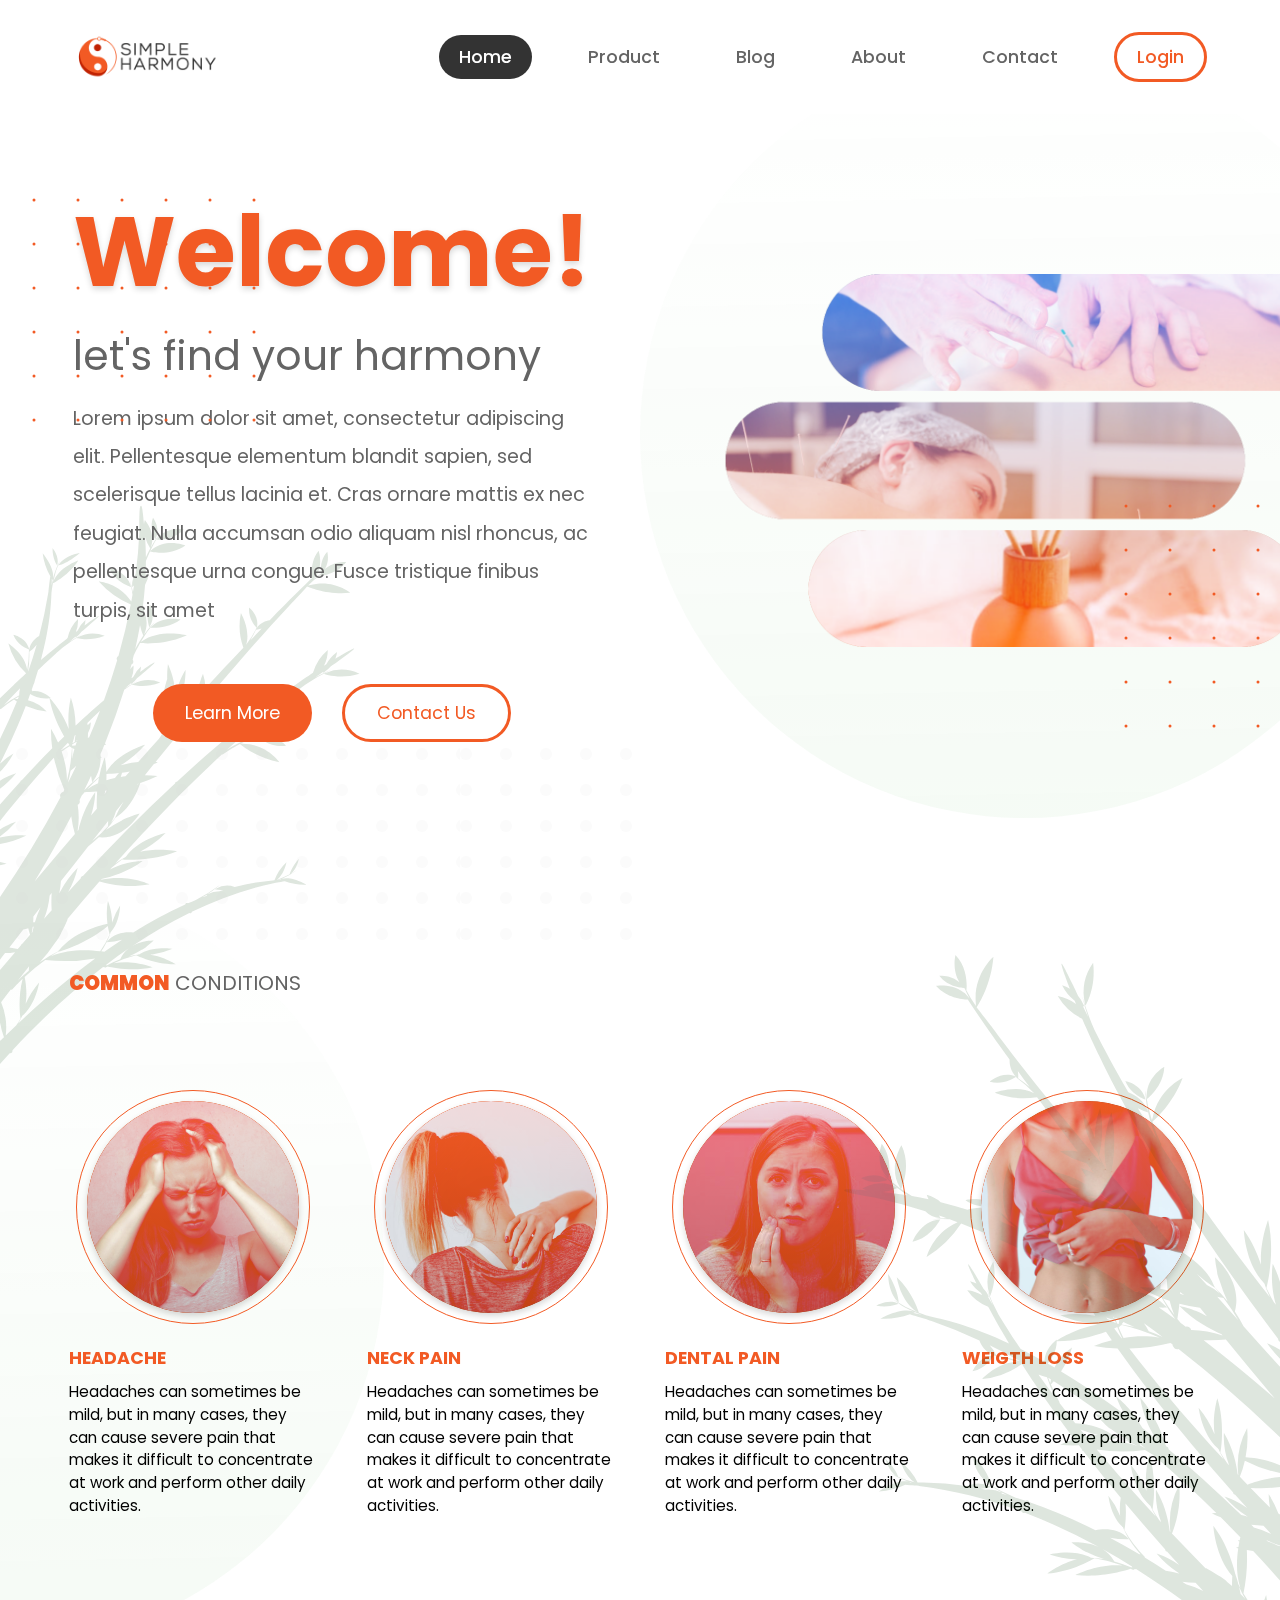
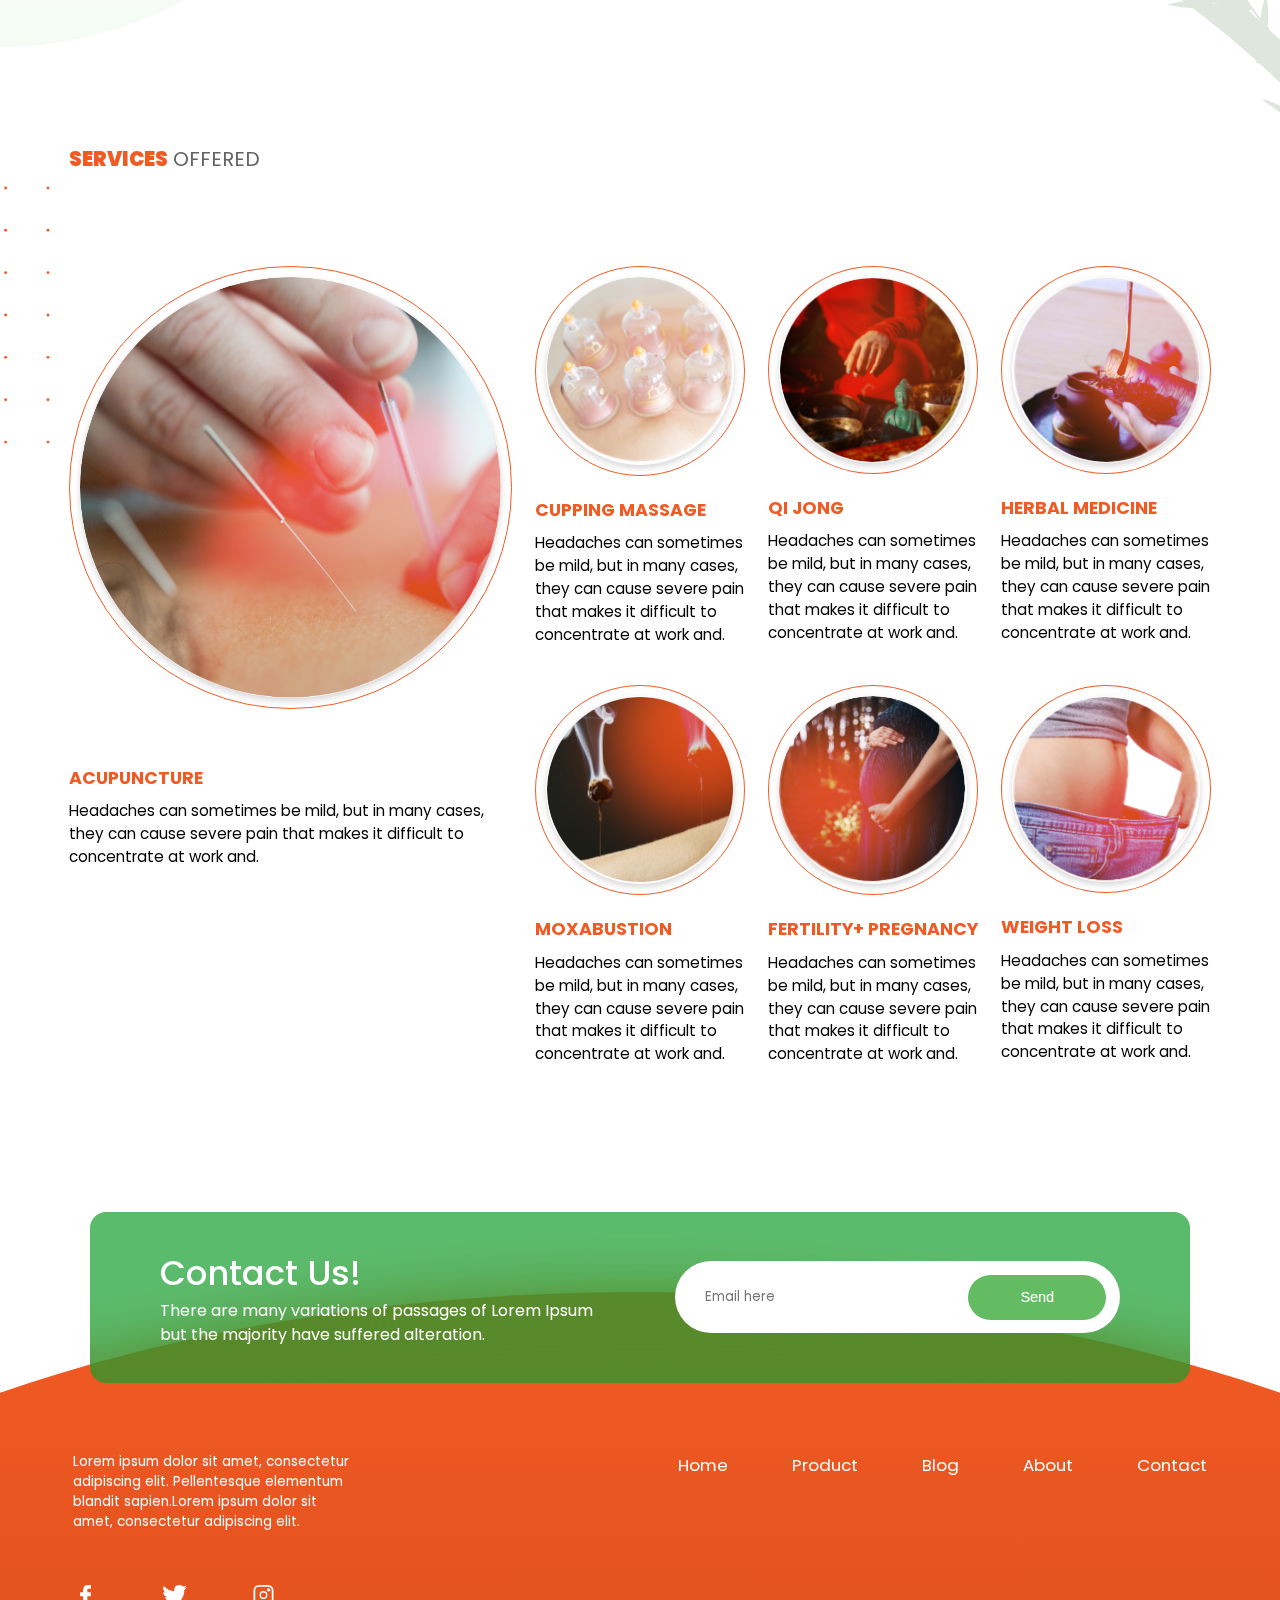
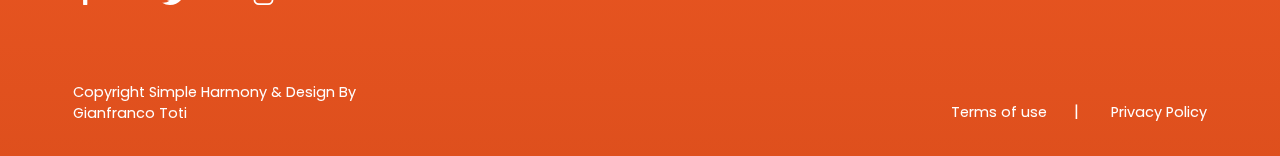
==== index.html @ 1115c229 "Simple harmony" ====
<!DOCTYPE html>
<html lang="en">
<head>
  <meta charset="UTF-8">
  <meta http-equiv="X-UA-Compatible" content="IE=edge">
  <meta name="viewport" content="width=device-width, initial-scale=1.0">
  <title>Home</title>
  <link rel="stylesheet" href="css/main.css">
</head>
<body class="home__body" id="home">
  <nav class="navbar">
    <div class="navbar__brand">
      <a href="#">
        <img src="images/logo-responsive.png" alt="Simple Harmony" class="navbar__logo">
      </a>
    </div>
    <div class="navbar__nav">
      <ul class="navbar__list">
        <li class="navbar__item">
          <a href="index.html" class="navbar__link navbar__link--pill active">Home</a>
        </li>
        <li class="navbar__item">
          <a href="#" class="navbar__link navbar__link--pill">Product</a>
        </li>
        <li class="navbar__item">
          <a href="#" class="navbar__link navbar__link--pill">Blog</a>
        </li>
        <li class="navbar__item">
          <a href="about.html" class="navbar__link navbar__link--pill">About</a>
        </li>
        <li class="navbar__item">
          <a href="contact.html" class="navbar__link navbar__link--pill">Contact</a>
        </li>
        <li class="navbar__item">
          <a href="#" class="navbar__link navbar__link--pill border">Login</a>
        </li>
      </ul>
    </div>
    <div class="navbar__inner-nav">
      <ul class="navbar__list">
        <li class="navbar__item">
          <a href="#home" class="navbar__link">Welcome</a>
        </li>
        <li class="navbar__item">
          <a href="#condition" class="navbar__link">Common conditions</a>
        </li>
        <li class="navbar__item">
          <a href="#service" class="navbar__link">Services offered</a>
        </li>
      </ul>
    </div>
  </nav>
  <nav class="navbar__mobile">
    <ul class="navbar__list">
      <li class="navbar__item">
        <a href="index.html" class="navbar__link active">
          <svg class="navbar__icon">
            <use xlink:href="images/sprite.svg#home"></use>
          </svg>
        </a>
      </li>
      <li class="navbar__item">
        <a href="" class="navbar__link">
          <svg class="navbar__icon">
            <use xlink:href="images/sprite.svg#shopping"></use>
          </svg>
        </a>
      </li>
      <li class="navbar__item">
        <a href="" class="navbar__link">
          <svg class="navbar__icon">
            <use xlink:href="images/sprite.svg#reader"></use>
          </svg>
        </a>
      </li>
      <li class="navbar__item">
        <a href="" class="navbar__link">
          <svg class="navbar__icon">
            <use xlink:href="images/sprite.svg#info"></use>
          </svg>
        </a>
      </li>
      <li class="navbar__item">
        <a href="" class="navbar__link">
          <svg class="navbar__icon">
            <use xlink:href="images/sprite.svg#phone"></use>
          </svg>
        </a>
      </li>
    </ul>
  </nav>
  <div class="home__bamboo"></div>
  <main class="home">
    <header class="home__header">
      <article class="home__article">
        <h1 class="heading-1">Welcome!</h1>
        <h3 class="heading-3">let's find your harmony</h3>
        <p class="paragraph">Lorem ipsum dolor sit amet, consectetur adipiscing elit. 
          Pellentesque elementum blandit sapien, sed scelerisque 
          tellus lacinia et. Cras ornare mattis ex nec feugiat. Nulla 
          accumsan odio aliquam nisl rhoncus, ac pellentesque 
          urna congue. Fusce tristique finibus turpis, sit amet </p>
          <div class="home__buttons">
            <a href="#" class="button primary">Learn More</a>
            <a href="#" class="button outline">Contact Us</a>
          </div>
      </article>
      <figure class="home__figure">
        <img src="images/home-header-desktop.png" alt="Home image">
      </figure>
    </header>
    <div class="home__sections">
      
      <!-- Common conditions -->
      <section class="section" id="condition">
        <h2 class="heading-2"><span>common</span> conditions</h2>
        <div class="home__condition">
          <div class="card">
            <figure class="card__figure filter">
              <img src="images/condition-1.png" alt="Condition headache">
            </figure>
            <article class="card__article">
              <h3 class="card__heading">Headache</h3>
              <p class="card__paragraph">Headaches can sometimes be mild, 
                but in many cases, they can cause 
                severe pain that makes it difficult to 
                concentrate at work and perform 
                other daily activities. </p>
            </article>
          </div>
          <div class="card">
            <figure class="card__figure filter">
              <img src="images/condition-2.png" alt="Condition neck pain">
            </figure>
            <article class="card__article">
              <h3 class="card__heading">NEck PAin</h3>
              <p class="card__paragraph">Headaches can sometimes be mild, 
                but in many cases, they can cause 
                severe pain that makes it difficult to 
                concentrate at work and perform 
                other daily activities. </p>
            </article>
          </div>
          <div class="card">
            <figure class="card__figure filter">
              <img src="images/condition-3.png" alt="Condition dental pain">
            </figure>
            <article class="card__article">
              <h3 class="card__heading">Dental pain</h3>
              <p class="card__paragraph">Headaches can sometimes be mild, 
                but in many cases, they can cause 
                severe pain that makes it difficult to 
                concentrate at work and perform 
                other daily activities. </p>
            </article>
          </div>
          <div class="card">
            <figure class="card__figure filter">
              <img src="images/condition-4.png" alt="Condition Weigth Loss">
            </figure>
            <article class="card__article">
              <h3 class="card__heading">Weigth Loss</h3>
              <p class="card__paragraph">Headaches can sometimes be mild, 
                but in many cases, they can cause 
                severe pain that makes it difficult to 
                concentrate at work and perform 
                other daily activities. </p>
            </article>
          </div>
        </div>
      </section>
      <!-- Services -->
      <section class="section" id="service">
        <h2 class="heading-2"><span>Services</span> offered</h2>
        <div class="home__services">
          <div class="card">
            <figure class="card__figure">
              <img src="images/services-1.png" alt="Services Acupuncture">
            </figure>
            <article class="card__article card__article--big">
              <h3 class="card__heading">Acupuncture</h3>
              <p class="card__paragraph">Headaches can sometimes be mild, 
                but in many cases, they can cause 
                severe pain that makes it difficult to 
                concentrate at work and.</p>
            </article>
          </div>
          <div class="card">
            <figure class="card__figure">
              <img src="images/services-2.png" alt="Services cupping massage">
            </figure>
            <article class="card__article">
              <h3 class="card__heading">cupping massage</h3>
              <p class="card__paragraph">Headaches can sometimes be mild, 
                but in many cases, they can cause 
                severe pain that makes it difficult to 
                concentrate at work and.</p>
            </article>
          </div>
          <div class="card">
            <figure class="card__figure">
              <img src="images/services-3.png" alt="Services qi jong">
            </figure>
            <article class="card__article">
              <h3 class="card__heading">qi jong</h3>
              <p class="card__paragraph">Headaches can sometimes be mild, 
                but in many cases, they can cause 
                severe pain that makes it difficult to 
                concentrate at work and.</p>
            </article>
          </div>
          <div class="card">
            <figure class="card__figure">
              <img src="images/services-4.png" alt="services herbal medicine">
            </figure>
            <article class="card__article">
              <h3 class="card__heading">herbal medicine</h3>
              <p class="card__paragraph">Headaches can sometimes be mild, 
                but in many cases, they can cause 
                severe pain that makes it difficult to 
                concentrate at work and.</p>
            </article>
          </div>
          <div class="card">
            <figure class="card__figure">
              <img src="images/services-5.png" alt="services Moxabustion">
            </figure>
            <article class="card__article">
              <h3 class="card__heading">Moxabustion</h3>
              <p class="card__paragraph">Headaches can sometimes be mild, 
                but in many cases, they can cause 
                severe pain that makes it difficult to 
                concentrate at work and.</p>
            </article>
          </div>
          <div class="card">
            <figure class="card__figure">
              <img src="images/services-6.png" alt="fertility+ pregnancy">
            </figure>
            <article class="card__article">
              <h3 class="card__heading">fertility+
                pregnancy</h3>
              <p class="card__paragraph">Headaches can sometimes be mild, 
                but in many cases, they can cause 
                severe pain that makes it difficult to 
                concentrate at work and.</p>
            </article>
          </div>
          <div class="card">
            <figure class="card__figure">
              <img src="images/services-7.png" alt="services Weigth Loss">
            </figure>
            <article class="card__article">
              <h3 class="card__heading">weight loss</h3>
              <p class="card__paragraph">Headaches can sometimes be mild, 
                but in many cases, they can cause 
                severe pain that makes it difficult to 
                concentrate at work and.</p>
            </article>
          </div>
        </div>
      </section>

    </div>
  </main>
  <a href="#home" class="scroll-top">
    <svg>
      <use xlink:href="images/sprite.svg#chevron"></use>
    </svg>
  </a>
  <!-- <div class="home__bamboo home__bamboo--footer"></div>   -->
  <footer class="footer">
    <div class="subscribe">
      <article class="subscribe__article">
        <h2 class="subscribe__heading">Contact Us!</h2>
        <p class="paragraph">There are many variations of passages of Lorem Ipsum 
          but the majority have suffered alteration.</p>
      </article>
      <form action="#" class="subscribe__form">
        <input type="text" placeholder="Email here" class="subscribe__input">
        <button class="subscribe__button">Send</button>
      </form>
    </div>
    <div class="footer__item footer__item--left">
      <p class="footer__paragraph small">Lorem ipsum dolor sit amet, consectetur adipiscing elit. Pellentesque elementum blandit sapien.Lorem ipsum dolor sit amet, consectetur adipiscing elit. </p>
      <ul class="footer__nav footer__nav--social">
        <li class="footer__nav-item">
          <a href="#" class="footer__link">
            <svg class="navbar__icon">
              <use xlink:href="images/sprite.svg#facebook"></use>
            </svg>
          </a>
        </li>
        <li class="footer__nav-item">
          <a href="#" class="footer__link">
            <svg class="navbar__icon">
              <use xlink:href="images/sprite.svg#twitter"></use>
            </svg>
          </a>
        </li>
        <li class="footer__nav-item">
          <a href="#" class="footer__link">
            <svg class="navbar__icon">
              <use xlink:href="images/sprite.svg#instagram"></use>
            </svg>
          </a>
        </li>
      </ul>
      <p class="footer__paragraph">Copyright Simple Harmony & Design By Gianfranco Toti</p>
    </div>
    <div class="footer__item footer__item--right">
      <ul class="footer__nav">
        <li class="footer__nav-item">
          <a href="index.html" class="footer__link">Home</a>
        </li>
        <li class="footer__nav-item">
          <a href="#" class="footer__link">Product</a>
        </li>
        <li class="footer__nav-item">
          <a href="#" class="footer__link">Blog</a>
        </li>
        <li class="footer__nav-item">
          <a href="about.html" class="footer__link">About</a>
        </li>
        <li class="footer__nav-item">
          <a href="contact.html" class="footer__link">Contact</a>
        </li>
      </ul>
      <ul class="footer__nav footer__nav--pipped">
        <li class="footer__nav-item">
          <a href="#" class="footer__link small">Terms of use</a>
        </li>
        <li class="footer__nav-item">
          <a href="#" class="footer__link small">Privacy Policy</a>
        </li>
      </ul>
    </div>
  </footer>
  <script>
    
  </script>
</body>
</html>
---- css/main.css ----
/*VENDORS*/
@import url("https://fonts.googleapis.com/css2?family=Poppins:wght@400;500;700;900&display=swap");
@font-face {
  font-family: "swiper-icons";
  src: url("data:application/font-woff;charset=utf-8;base64, [base64]//wADZ2x5ZgAAAywAAADMAAAD2MHtryVoZWFkAAABbAAAADAAAAA2E2+eoWhoZWEAAAGcAAAAHwAAACQC9gDzaG10eAAAAigAAAAZAAAArgJkABFsb2NhAAAC0AAAAFoAAABaFQAUGG1heHAAAAG8AAAAHwAAACAAcABAbmFtZQAAA/gAAAE5AAACXvFdBwlwb3N0AAAFNAAAAGIAAACE5s74hXjaY2BkYGAAYpf5Hu/j+W2+MnAzMYDAzaX6QjD6/4//Bxj5GA8AuRwMYGkAPywL13jaY2BkYGA88P8Agx4j+/8fQDYfA1AEBWgDAIB2BOoAeNpjYGRgYNBh4GdgYgABEMnIABJzYNADCQAACWgAsQB42mNgYfzCOIGBlYGB0YcxjYGBwR1Kf2WQZGhhYGBiYGVmgAFGBiQQkOaawtDAoMBQxXjg/wEGPcYDDA4wNUA2CCgwsAAAO4EL6gAAeNpj2M0gyAACqxgGNWBkZ2D4/wMA+xkDdgAAAHjaY2BgYGaAYBkGRgYQiAHyGMF8FgYHIM3DwMHABGQrMOgyWDLEM1T9/w8UBfEMgLzE////P/5//f/V/xv+r4eaAAeMbAxwIUYmIMHEgKYAYjUcsDAwsLKxc3BycfPw8jEQA/[base64]/uznmfPFBNODM2K7MTQ45YEAZqGP81AmGGcF3iPqOop0r1SPTaTbVkfUe4HXj97wYE+yNwWYxwWu4v1ugWHgo3S1XdZEVqWM7ET0cfnLGxWfkgR42o2PvWrDMBSFj/IHLaF0zKjRgdiVMwScNRAoWUoH78Y2icB/yIY09An6AH2Bdu/UB+yxopYshQiEvnvu0dURgDt8QeC8PDw7Fpji3fEA4z/PEJ6YOB5hKh4dj3EvXhxPqH/SKUY3rJ7srZ4FZnh1PMAtPhwP6fl2PMJMPDgeQ4rY8YT6Gzao0eAEA409DuggmTnFnOcSCiEiLMgxCiTI6Cq5DZUd3Qmp10vO0LaLTd2cjN4fOumlc7lUYbSQcZFkutRG7g6JKZKy0RmdLY680CDnEJ+UMkpFFe1RN7nxdVpXrC4aTtnaurOnYercZg2YVmLN/d/gczfEimrE/fs/bOuq29Zmn8tloORaXgZgGa78yO9/cnXm2BpaGvq25Dv9S4E9+5SIc9PqupJKhYFSSl47+Qcr1mYNAAAAeNptw0cKwkAAAMDZJA8Q7OUJvkLsPfZ6zFVERPy8qHh2YER+3i/BP83vIBLLySsoKimrqKqpa2hp6+jq6RsYGhmbmJqZSy0sraxtbO3sHRydnEMU4uR6yx7JJXveP7WrDycAAAAAAAH//wACeNpjYGRgYOABYhkgZgJCZgZNBkYGLQZtIJsFLMYAAAw3ALgAeNolizEKgDAQBCchRbC2sFER0YD6qVQiBCv/H9ezGI6Z5XBAw8CBK/m5iQQVauVbXLnOrMZv2oLdKFa8Pjuru2hJzGabmOSLzNMzvutpB3N42mNgZGBg4GKQYzBhYMxJLMlj4GBgAYow/P/PAJJhLM6sSoWKfWCAAwDAjgbRAAB42mNgYGBkAIIbCZo5IPrmUn0hGA0AO8EFTQAA") format("woff");
  font-weight: 400;
  font-style: normal;
}
:root {
  --swiper-theme-color: #007aff;
}

.swiper-container {
  margin-left: auto;
  margin-right: auto;
  position: relative;
  overflow: hidden;
  list-style: none;
  padding: 0;
  /* Fix of Webkit flickering */
  z-index: 1;
}

.swiper-container-vertical > .swiper-wrapper {
  flex-direction: column;
}

.swiper-wrapper {
  position: relative;
  width: 100%;
  height: 100%;
  z-index: 1;
  display: flex;
  transition-property: transform;
  box-sizing: content-box;
}

.swiper-container-android .swiper-slide,
.swiper-wrapper {
  transform: translate3d(0px, 0, 0);
}

.swiper-container-multirow > .swiper-wrapper {
  flex-wrap: wrap;
}

.swiper-container-multirow-column > .swiper-wrapper {
  flex-wrap: wrap;
  flex-direction: column;
}

.swiper-container-free-mode > .swiper-wrapper {
  transition-timing-function: ease-out;
  margin: 0 auto;
}

.swiper-container-pointer-events {
  touch-action: pan-y;
}
.swiper-container-pointer-events.swiper-container-vertical {
  touch-action: pan-x;
}

.swiper-slide {
  flex-shrink: 0;
  width: 100%;
  height: 100%;
  position: relative;
  transition-property: transform;
}

.swiper-slide-invisible-blank {
  visibility: hidden;
}

/* Auto Height */
.swiper-container-autoheight,
.swiper-container-autoheight .swiper-slide {
  height: auto;
}
.swiper-container-autoheight .swiper-wrapper {
  align-items: flex-start;
  transition-property: transform, height;
}

/* 3D Effects */
.swiper-container-3d {
  perspective: 1200px;
}
.swiper-container-3d .swiper-wrapper,
.swiper-container-3d .swiper-slide,
.swiper-container-3d .swiper-slide-shadow-left,
.swiper-container-3d .swiper-slide-shadow-right,
.swiper-container-3d .swiper-slide-shadow-top,
.swiper-container-3d .swiper-slide-shadow-bottom,
.swiper-container-3d .swiper-cube-shadow {
  transform-style: preserve-3d;
}
.swiper-container-3d .swiper-slide-shadow-left,
.swiper-container-3d .swiper-slide-shadow-right,
.swiper-container-3d .swiper-slide-shadow-top,
.swiper-container-3d .swiper-slide-shadow-bottom {
  position: absolute;
  left: 0;
  top: 0;
  width: 100%;
  height: 100%;
  pointer-events: none;
  z-index: 10;
}
.swiper-container-3d .swiper-slide-shadow-left {
  background-image: linear-gradient(to left, rgba(0, 0, 0, 0.5), rgba(0, 0, 0, 0));
}
.swiper-container-3d .swiper-slide-shadow-right {
  background-image: linear-gradient(to right, rgba(0, 0, 0, 0.5), rgba(0, 0, 0, 0));
}
.swiper-container-3d .swiper-slide-shadow-top {
  background-image: linear-gradient(to top, rgba(0, 0, 0, 0.5), rgba(0, 0, 0, 0));
}
.swiper-container-3d .swiper-slide-shadow-bottom {
  background-image: linear-gradient(to bottom, rgba(0, 0, 0, 0.5), rgba(0, 0, 0, 0));
}

/* CSS Mode */
.swiper-container-css-mode > .swiper-wrapper {
  overflow: auto;
  scrollbar-width: none;
  /* For Firefox */
  -ms-overflow-style: none;
  /* For Internet Explorer and Edge */
}
.swiper-container-css-mode > .swiper-wrapper::-webkit-scrollbar {
  display: none;
}
.swiper-container-css-mode > .swiper-wrapper > .swiper-slide {
  scroll-snap-align: start start;
}

.swiper-container-horizontal.swiper-container-css-mode > .swiper-wrapper {
  scroll-snap-type: x mandatory;
}

.swiper-container-vertical.swiper-container-css-mode > .swiper-wrapper {
  scroll-snap-type: y mandatory;
}

/*ABSTRACTS*/
/*RESPONSIVE QUERIES*/
/*MIXINS*/
/*COLORS*/
/*FONT FAMILY*/
/*BASE*/
*,
*:before,
*:after {
  margin: 0;
  padding: 0;
  box-sizing: inherit;
}

html {
  font-size: 100%;
  scroll-behavior: smooth;
}

body {
  box-sizing: border-box;
  color: #646464;
  overflow-x: hidden;
}

a, a:visited {
  text-decoration: none;
  color: inherit;
  transition: 0.5s all;
}

img {
  max-width: 100%;
}

body {
  font-family: "Poppins", sans-serif;
}

.heading-1 {
  font-weight: 700;
  font-size: 3.325rem;
  text-shadow: 0 3px 6px rgba(0, 0, 0, 0.16);
}
@media (min-width: 61.9375em) {
  .heading-1 {
    font-size: 6.125rem;
  }
}

.heading-2 {
  text-transform: uppercase;
  font-weight: 400;
  font-size: 1.25rem;
}
.heading-2 span {
  color: #F25A24;
  font-weight: 900;
}

.heading-3 {
  font-weight: 400;
  font-size: 1.625rem;
}
@media (min-width: 61.9375em) {
  .heading-3 {
    font-size: 2.5625rem;
  }
}

.paragraph {
  font-size: 0.6875rem;
  line-height: 2.5;
}
@media (min-width: 47.9375em) {
  .paragraph {
    font-size: 1rem;
  }
}
@media (min-width: 61.9375em) {
  .paragraph {
    line-height: 2;
    font-size: 1.2rem;
  }
}

/*COMPONENTS*/
.button {
  font-size: 0.8125rem;
  padding: 0.8125rem 2rem;
  border-radius: 2.125rem;
  line-height: 1.5;
  display: flex;
  align-items: center;
}
@media (max-width: 22.4375em) {
  .button {
    padding: 0.8125rem 1rem;
  }
}
@media (min-width: 47.9375em) {
  .button {
    font-size: 1.1rem;
  }
}
.button.primary {
  color: #fff;
  background: #F25A24;
}
.button.primary:hover {
  background: rgba(242, 90, 36, 0.85);
}
.button.outline {
  color: #F25A24;
  border: 3px solid #F25A24;
}
.button.outline:hover {
  background: #F25A24;
  color: #fff;
}

.button-group {
  display: flex;
}

.card {
  display: flex;
  flex-direction: column;
  align-items: center;
  position: relative;
}
.card--border {
  position: relative;
  padding: 1.275rem 1rem;
  border-radius: 1.25rem;
  box-shadow: 0 8px 15px rgba(0, 0, 0, 0.16);
  z-index: 1;
}
@media (min-width: 47.9375em) {
  .card--border {
    padding: 2.875rem 2rem;
    border-radius: 3.25rem;
  }
}
.card__figure {
  border: 1px solid #F25A24;
  border-radius: 50%;
  padding: 0.625rem;
  position: relative;
}
.card__figure.filter {
  background: transparent linear-gradient(180deg, #f25a24 0%, #C14013 100%) 0% 0% no-repeat content-box;
}
.card__figure.filter img {
  mix-blend-mode: lighten;
  -webkit-backdrop-filter: opacity(40%) blur(31px);
  backdrop-filter: opacity(40%) blur(31px);
}
.card__figure img {
  position: relative;
  border-radius: 50%;
  display: block;
  box-shadow: 0 3px 6px rgba(0, 0, 0, 0.16);
  max-width: 112px;
  object-fit: cover;
  z-index: 1;
}
@media (min-width: 47.9375em) {
  .card__figure img {
    max-width: 150px;
  }
}
@media (min-width: 61.9375em) {
  .card__figure img {
    max-width: 100%;
  }
}
.card__article {
  margin-top: 1.3125rem;
  text-align: center;
}
@media (min-width: 47.9375em) {
  .card__article {
    text-align: left;
  }
}
@media (min-width: 61.9375em) {
  .card__article--big {
    margin-top: 3.5rem;
  }
}
.card__paragraph {
  font-size: 0.95rem;
  color: #000;
  line-height: 1.5;
}
@media (min-width: 89.9375em) {
  .card__paragraph {
    font-size: 1rem;
    padding-right: 1.5rem;
    line-height: 2;
  }
}
.card--border .card__paragraph {
  font-size: 0.75rem;
}
@media (min-width: 47.9375em) {
  .card--border .card__paragraph {
    font-size: 0.95rem;
  }
}
@media (min-width: 89.9375em) {
  .card--border .card__paragraph {
    font-size: 1rem;
  }
}
.card__heading {
  text-transform: uppercase;
  font-weight: 700;
  color: #F25A24;
  font-size: 1.25rem;
  margin-bottom: 1.25rem;
}
@media (min-width: 47.9375em) {
  .card__heading {
    margin-bottom: 0.6rem;
  }
}
@media (min-width: 74.9375em) {
  .card__heading {
    font-size: 1.1rem;
  }
}
@media (min-width: 89.9375em) {
  .card__heading {
    font-size: 1.25rem;
  }
}
.card--border .card__heading {
  margin-bottom: 0.85rem;
  text-align: center;
}
@media (min-width: 47.9375em) {
  .card--border .card__heading {
    margin-bottom: 0.6rem;
  }
}

.form {
  display: flex;
  flex-direction: column;
}
.form__group {
  display: flex;
  justify-content: flex-end;
}
.form__group:not(:last-child) {
  margin-bottom: 0.75rem;
}
@media (min-width: 47.9375em) {
  .form__group:not(:last-child) {
    margin-bottom: 1rem;
  }
}
@media (min-width: 99.9375em) {
  .form__group:not(:last-child) {
    margin-bottom: 1.75rem;
  }
}
.form__input {
  width: 100%;
  font-size: 0.75rem;
  padding: 0.375rem 0.75rem;
  box-shadow: 0 3px 6px rgba(0, 0, 0, 0.16);
  border: 1px solid #fff;
  border: none;
  border-radius: 0.5rem;
  font-family: inherit;
  -webkit-backdrop-filter: blur(10px);
  backdrop-filter: blur(17px) brightness(15px);
  background-color: rgba(255, 255, 255, 0.5);
}
@media (min-width: 47.9375em) {
  .form__input {
    padding: 1rem 2.25rem;
    font-size: 1.2625rem;
    border-radius: 1rem;
  }
}
.form__input:focus {
  outline: none;
}
.form__input::placeholder {
  color: #F25A24;
}
.form__textarea {
  resize: none;
  min-height: 91px;
}
@media (min-width: 47.9375em) {
  .form__textarea {
    min-height: 265px;
  }
}
.form__button {
  background: #49EC64;
  padding: 0.25rem 1.5rem;
  text-transform: uppercase;
  color: #fff;
  border: 1px solid #2F7B4C;
  border-radius: 1rem;
  cursor: pointer;
  font-family: inherit;
  font-size: 0.75rem;
}
@media (min-width: 47.9375em) {
  .form__button {
    font-size: 1.25rem;
    padding: 0.75rem 2.5rem;
  }
}
@media (min-width: 99.9375em) {
  .form__button {
    font-size: 1.5rem;
    padding: 1.1rem 2.5rem;
  }
}
.form__button:hover {
  background: #2f7b4c;
}

.section {
  padding: 0 1.66rem 0 2.125rem;
  margin-top: 6.9375rem;
}
@media (min-width: 61.9375em) {
  .section {
    padding: 0 1.66rem;
    margin: 14.125rem 0;
  }
}
@media (min-width: 74.9375em) {
  .section {
    padding: 0 4.3125rem;
  }
}
@media (min-width: 99.9375em) {
  .section {
    padding: 0 5.3125rem 0 11.5625rem;
  }
}

.social-nav {
  list-style: none;
  display: flex;
}
.social-nav__item:not(:last-child) {
  margin-right: 2rem;
}
.social-nav__link {
  font-size: 1.05rem;
}
.social-nav__link:hover {
  color: #49EC64;
}
.social-nav__icon {
  fill: currentColor;
  width: 1rem;
  height: 0.95rem;
}
@media (min-width: 47.9375em) {
  .social-nav__icon {
    width: 1.5625rem;
    height: 1.25rem;
  }
}

.scroll-top {
  z-index: 100;
  position: fixed;
  width: 2rem;
  height: 2rem;
  display: flex;
  align-items: center;
  justify-content: center;
  padding: 0.5rem;
  border-radius: 50%;
  border: 1px solid #707070;
  bottom: 5rem;
  right: 1.5rem;
  background: #fff;
}
@media (min-width: 74.9375em) {
  .scroll-top {
    display: none;
  }
}
.scroll-top svg {
  width: 1.5rem;
  height: 1.5rem;
}

.subscribe {
  display: grid;
  grid-template-columns: repeat(2, 1fr);
  gap: 4.375rem;
  color: #fff;
  border-radius: 1rem;
  width: 89%;
  padding: 2.25rem 4.375rem;
  background: rgba(22, 158, 45, 0.7);
  -webkit-backdrop-filter: blur(30px);
  backdrop-filter: blur(30px);
}
@media (min-width: 74.9375em) {
  .subscribe {
    width: 68.75rem;
  }
}
.subscribe__article .paragraph {
  line-height: 1.5;
  font-size: 1rem;
}
.subscribe__heading {
  font-weight: 500;
  font-size: 2.125rem;
}
.subscribe__form {
  position: relative;
  display: flex;
  align-items: center;
}
.subscribe__input {
  border-radius: 40px;
  width: 100%;
  padding: 1.625rem 1.875rem;
  border: none;
  font-family: inherit;
}
.subscribe__input:focus {
  outline: none;
}
.subscribe__button {
  position: absolute;
  right: 0.875rem;
  font-size: 0.9rem;
  padding: 0.9rem 3.25rem;
  border-radius: 2.125rem;
  cursor: pointer;
  background-color: #63BB62;
  color: #fff;
  border: none;
}
.subscribe__button:hover {
  background-color: #318b30;
}
.subscribe__button:focus {
  outline: none;
}

.swiper-container {
  width: 100%;
  padding: 1rem 0.25rem;
  margin-bottom: 5rem;
}
.swiper-slide {
  background: #fff;
  width: 70%;
}
@media (max-width: 22.4375em) {
  .swiper-slide {
    width: 100%;
  }
}
@media (min-width: 47.9375em) {
  .swiper-slide {
    width: 100%;
  }
}
@media (min-width: 74.9375em) {
  .swiper-slide {
    width: 30%;
  }
}
@media (min-width: 99.9375em) {
  .swiper-slide {
    width: 100%;
  }
}

/*LAYOUT*/
.footer {
  position: relative;
  padding: 15rem 9rem 3.3125rem;
  color: #fff;
  display: none;
  z-index: 1;
}
@media (min-width: 61.9375em) {
  .footer {
    display: flex;
    padding: 10rem 1.66rem 1.66rem;
  }
}
@media (min-width: 74.9375em) {
  .footer {
    padding: 10rem 4.5625rem 2rem;
  }
}
@media (min-width: 99.9375em) {
  .footer {
    padding: 15rem 9.375rem 3.3125rem;
  }
}
.footer::before {
  content: "";
  width: 100%;
  height: 100%;
  position: absolute;
  top: 0;
  left: 0;
  background-image: url(../images/footer.svg);
  background-repeat: no-repeat;
  background-size: 100%;
  z-index: -1;
}
.footer .subscribe {
  position: absolute;
  top: -5rem;
  left: 50%;
  transform: translateX(-50%);
}
.footer__item {
  display: flex;
  flex-direction: column;
  justify-content: space-between;
}
.footer__item--left {
  flex: 0 0 25%;
}
.footer__item--right {
  flex: 1;
  align-items: flex-end;
}
.footer__nav {
  list-style: none;
  display: flex;
}
.footer__nav--social {
  margin-top: 3.3125rem;
  margin-bottom: 4.375rem;
}
.footer__nav--pipped .footer__nav-item {
  position: relative;
}
.footer__nav--pipped .footer__nav-item:not(:last-child):after {
  content: "|";
  position: absolute;
  right: -2rem;
}
.footer__nav-item:not(:last-child) {
  margin-right: 4rem;
}
.footer__link {
  font-size: 1.05rem;
}
.footer__link:hover {
  color: rgba(255, 255, 255, 0.75);
}
.footer__link.small {
  font-size: 0.9rem;
}
.footer__paragraph {
  font-size: 0.9rem;
  font-weight: 400;
}
.footer__paragraph.small {
  font-size: 0.85rem;
}

.navbar {
  display: flex;
  flex-direction: column;
  align-items: center;
}
@media (min-width: 61.9375em) {
  .navbar {
    flex-direction: row;
    padding: 1.3125rem 1.66rem;
  }
}
@media (min-width: 74.9375em) {
  .navbar {
    padding: 1.3125rem 4.5625rem;
  }
}
@media (min-width: 99.9375em) {
  .navbar {
    padding: 1.3125rem 9.375rem;
  }
}
.navbar__brand {
  width: 100%;
  margin-bottom: 0.8125rem;
}
@media (min-width: 47.9375em) {
  .navbar__brand {
    width: auto;
  }
}
.navbar__logo {
  max-width: 100%;
  display: block;
  margin: auto;
}
.navbar__inner-nav {
  width: 100%;
  padding: 1rem 2.125rem;
  background: #ECECEC;
  border-radius: 0 0 1.5rem 0;
  box-shadow: inset 0 5px 10px rgba(0, 0, 0, 0.16);
}
@media (max-width: 22.4375em) {
  .navbar__inner-nav {
    padding: 1rem;
  }
}
@media (min-width: 61.9375em) {
  .navbar__inner-nav {
    display: none;
  }
}
.navbar__nav {
  margin-left: auto;
  display: none;
}
@media (min-width: 61.9375em) {
  .navbar__nav {
    display: block;
  }
}
.navbar__list {
  list-style: none;
  display: flex;
  justify-content: space-between;
  align-items: center;
}
@media (min-width: 74.9375em) {
  .navbar__item:not(:last-child) {
    margin-right: 2.25rem;
  }
}
@media (min-width: 89.9375em) {
  .navbar__item:not(:last-child) {
    margin-right: 3.25rem;
  }
}
.navbar__link {
  font-size: 0.625rem;
}
@media (min-width: 47.9375em) {
  .navbar__link {
    font-size: 1.1rem;
    font-weight: 500;
  }
}
.navbar__link--pill {
  padding: 0.625rem 1.25rem;
  border-radius: 2.125rem;
}
.navbar__link--pill:hover {
  color: #F25A24;
}
.navbar__link--pill.active {
  color: #fff;
  background: #333;
}
.navbar__link--pill.border {
  color: #F25A24;
  border: 3px solid #F25A24;
}
.navbar__link--pill.border:hover {
  color: #000;
  border-color: #000;
}
.navbar__mobile {
  background: #F25A24;
  position: fixed;
  width: 100%;
  bottom: 0;
  padding: 1.1375rem 2.1875rem;
  border-radius: 3rem 3rem 0 0;
  z-index: 100;
}
@media (min-width: 61.9375em) {
  .navbar__mobile {
    display: none;
  }
}
.navbar__mobile .navbar__link {
  color: #FF7E50;
}
.navbar__mobile .navbar__link.active {
  color: #fff;
}
.navbar__mobile .navbar__link:hover {
  color: #fff;
}
.navbar__icon {
  width: 1.5625rem;
  height: 1.25rem;
  fill: currentColor;
}

/*PAGES*/
.about:before {
  content: "";
  position: absolute;
  background: transparent linear-gradient(179deg, #63bb6200 0%, #63BB6226 100%) 0% 0% no-repeat padding-box;
  opacity: 0.21;
  border-radius: 50%;
  z-index: -10;
  width: calc(60vw);
  height: calc(60vw);
  left: -35vw;
  display: none;
}
@media (min-width: 74.9375em) {
  .about:before {
    display: block;
    top: 40vw;
  }
}
@media (min-width: 89.9375em) {
  .about:before {
    top: 40vw;
  }
}
@media (min-width: 99.9375em) {
  .about:before {
    top: 40vw;
  }
}
.about__body {
  position: relative;
  overflow-x: hidden;
}
.about__header {
  overflow: hidden;
  position: relative;
  padding: 1rem 1.875rem 3.2125rem;
  display: flex;
  justify-content: flex-end;
}
@media (min-width: 61.9375em) {
  .about__header {
    padding: 1.3125rem 1.66rem;
    height: 50vh;
  }
}
@media (min-width: 74.9375em) {
  .about__header {
    height: calc(100vh - 115px);
    padding: 1.3125rem 4.5625rem;
  }
}
@media (min-width: 99.9375em) {
  .about__header {
    padding: 1.3125rem 9.375rem;
  }
}
.about__header:before {
  position: absolute;
  top: 0;
  left: 0;
  content: "";
  width: 100%;
  height: 100%;
  z-index: -1;
  background-image: url(../images/about-header.png);
  background-repeat: no-repeat;
  border-radius: 0 0 0 5rem;
  background-size: cover;
}
@media (min-width: 47.9375em) {
  .about__header:before {
    background-image: linear-gradient(to bottom, rgba(255, 255, 255, 0.35), rgba(255, 255, 255, 0.35)), url(../images/about-header-desktop.png);
    border-radius: 0 0 0 15rem;
  }
}
@media (min-width: 74.9375em) {
  .about__header:before {
    background-image: linear-gradient(to bottom, rgba(255, 255, 255, 0.35), rgba(255, 255, 255, 0.15)), url(../images/about-header-desktop.png);
    background-position: 0 50%;
  }
}
@media (min-width: 99.9375em) {
  .about__header:before {
    background-image: url(../images/about-header-desktop.png);
  }
}
.about__header:after {
  position: absolute;
  content: "";
  width: 156px;
  height: 358px;
  background-image: url(../images/dots-pattern.svg);
  right: -56px;
  top: 20vh;
  background-size: cover;
  background-repeat: no-repeat;
  display: none;
}
@media (min-width: 74.9375em) {
  .about__header:after {
    display: block;
  }
}
.about__article {
  text-align: right;
}
@media (min-width: 47.9375em) {
  .about__article {
    flex: 0 0 640px;
    margin-top: 81px;
  }
}
.about__article .heading-1 {
  color: #F25A24;
}
@media (max-width: 47.9375em) {
  .about__article .heading-1 {
    font-size: 2.375rem;
  }
}
@media (max-width: 47.9375em) {
  .about__article .paragraph {
    line-height: 1.75;
    font-size: 12px;
  }
}
@media (min-width: 99.9375em) {
  .about__article .paragraph {
    padding-left: 7rem;
  }
}
.about__scroll {
  position: absolute;
  bottom: 3rem;
  color: #fff;
  display: none;
  font-weight: 700;
  text-transform: uppercase;
  font-size: 0.7rem;
}
@media (min-width: 74.9375em) {
  .about__scroll {
    display: flex;
  }
}
.about__scroll:hover svg {
  transform: translateY(10px);
}
.about__scroll span {
  margin-top: 0.5rem;
  color: #fff;
}
.about__scroll svg {
  width: 3rem;
  height: 3rem;
  transition: all 0.5s;
}
.about__section {
  position: relative;
  margin-top: 1rem;
  /*RIGHT BAMBOO*/
  /*RIGHT DOTS*/
}
@media (min-width: 74.9375em) {
  .about__section {
    margin-top: 6.9375rem;
  }
}
.about__section .heading-2 {
  display: none;
}
@media (min-width: 61.9375em) {
  .about__section .heading-2 {
    display: block;
  }
}
.about__section:after {
  content: "";
  position: absolute;
  top: -200px;
  right: -460px;
  content: "";
  width: 1017px;
  height: 1281.22px;
  background-image: url(../images/bamboo.svg);
  background-repeat: no-repeat;
  transform: rotate(-80deg);
  display: none;
}
@media (min-width: 74.9375em) {
  .about__section:after {
    display: block;
  }
}
.about__section:before {
  position: absolute;
  content: "";
  width: 254px;
  height: 258px;
  background-image: url(../images/dots-pattern.svg);
  right: -50px;
  top: -50px;
  background-size: cover;
  background-repeat: no-repeat;
  display: none;
}
@media (min-width: 74.9375em) {
  .about__section:before {
    display: block;
  }
}
.about__bamboo {
  position: absolute;
  bottom: 0;
  left: -300px;
  content: "";
  width: 931.76px;
  height: 1048.22px;
  background-image: url(../images/bamboo.svg);
  background-repeat: no-repeat;
  display: none;
  z-index: -1;
}
@media (min-width: 74.9375em) {
  .about__bamboo {
    display: block;
  }
}
.about__bamboo:before {
  position: absolute;
  content: "";
  width: 254px;
  height: 258px;
  background-image: url(../images/dots-pattern.svg);
  left: 35%;
  top: 30%;
  background-size: cover;
  background-repeat: no-repeat;
}

.contact__header {
  position: relative;
  padding: 1rem 1.875rem 3.2125rem;
  display: grid;
}
@media (min-width: 47.9375em) {
  .contact__header {
    padding: 4.3125rem 1.66rem;
    gap: 5vw;
  }
}
@media (min-width: 74.9375em) {
  .contact__header {
    grid-template-columns: repeat(2, 1fr);
    padding: 3.3125rem 4.5625rem 1.3125rem;
    height: calc(100vh - 118px);
  }
}
@media (min-width: 99.9375em) {
  .contact__header {
    padding: 8rem 8.375rem 3.2125rem;
    gap: 15vw;
  }
}
.contact__header::before {
  position: absolute;
  top: 0;
  left: 0;
  content: "";
  width: 100%;
  height: 100%;
  z-index: -1;
  background-image: url(../images/contact-header.png);
  background-repeat: no-repeat;
  border-radius: 0 0 3.5rem 3.5rem;
  background-size: cover;
}
@media (min-width: 47.9375em) {
  .contact__header::before {
    background-image: url(../images/contact-header-desktop.png);
    background-position: 0% 80%;
  }
}
@media (min-width: 74.9375em) {
  .contact__header::before {
    border-radius: 0 0 10rem 10rem;
  }
}
.contact__header:after {
  position: absolute;
  content: "";
  width: 206px;
  height: 258px;
  background-image: url(../images/dots-pattern.svg);
  right: -146px;
  top: 20vh;
  background-size: cover;
  background-repeat: no-repeat;
  display: none;
}
@media (min-width: 74.9375em) {
  .contact__header:after {
    display: block;
  }
}
.contact__article {
  color: #fff;
}
@media (min-width: 47.9375em) {
  .contact__article {
    position: relative;
  }
}
.contact__article:before {
  position: absolute;
  content: "";
  width: 206px;
  height: 258px;
  background-image: url(../images/dots-pattern.svg);
  left: -106px;
  top: -50px;
  background-size: cover;
  background-repeat: no-repeat;
  display: none;
}
@media (min-width: 74.9375em) {
  .contact__article:before {
    display: block;
  }
}
.contact__article .heading-1 {
  line-height: 1;
  margin-bottom: 1.5rem;
}
@media (max-width: 47.9375em) {
  .contact__article .heading-1 {
    font-size: 2.375rem;
    text-align: center;
    margin-bottom: 0.75rem;
  }
}
@media (min-width: 74.9375em) {
  .contact__article .heading-1 {
    font-size: 5rem;
  }
}
@media (min-width: 99.9375em) {
  .contact__article .heading-1 {
    font-size: 6.125rem;
  }
}
.contact__article .paragraph {
  padding-right: 4rem;
  margin-bottom: 2.9375rem;
}
.contact__article .heading-3, .contact__article .paragraph {
  display: none;
}
@media (min-width: 61.9375em) {
  .contact__article .heading-3, .contact__article .paragraph {
    display: flex;
  }
}
.contact__article .social-nav {
  position: absolute;
  bottom: 3.2125rem;
}
@media (min-width: 61.9375em) {
  .contact__article .social-nav {
    position: relative;
    bottom: unset;
  }
}
.contact__calendar {
  width: 100%;
  height: 50vh;
}

.home {
  position: relative;
  overflow-x: hidden;
  /*HEADER CIRCLE*/
  /*FOOTER BAMBOO*/
  /*HEADER BAMBOO*/
}
.home:before {
  content: "";
  position: absolute;
  background: transparent linear-gradient(179deg, #63bb6200 0%, #63BB6226 100%) 0% 0% no-repeat padding-box;
  opacity: 0.41;
  border-radius: 50%;
  z-index: -1;
  width: calc(60vw);
  height: calc(60vw);
  right: -10vw;
  display: none;
}
@media (min-width: 74.9375em) {
  .home:before {
    display: block;
    top: -5vw;
  }
}
@media (min-width: 89.9375em) {
  .home:before {
    top: -10vw;
  }
}
@media (min-width: 99.9375em) {
  .home:before {
    top: -17vw;
  }
}
.home__bamboo {
  position: absolute;
  top: 350px;
  left: -350px;
  content: "";
  width: 831.76px;
  height: 1048.22px;
  background-image: url(../images/bamboo.svg);
  background-repeat: no-repeat;
  display: none;
  /*BAMBOO DOTS*/
  /*BAMBOO FOOTER*/
}
@media (min-width: 74.9375em) {
  .home__bamboo {
    display: block;
  }
}
.home__bamboo:before {
  position: absolute;
  top: 38%;
  left: 20%;
  content: "";
  width: 100%;
  height: 20%;
  background-image: url(../images/dots-gray.svg);
  z-index: 1;
}
.home__bamboo--footer {
  top: unset;
  bottom: -700px;
  width: 1918.46px;
  height: 1417.72px;
  left: -400px;
  transform: rotate(10deg);
}
.home__bamboo--footer:before {
  display: none;
}
.home__body {
  position: relative;
  overflow-x: hidden;
}
.home__header {
  position: relative;
  display: grid;
  padding-top: 1rem;
}
@media (min-width: 61.9375em) {
  .home__header {
    grid-template-columns: repeat(2, 1fr);
    padding-top: 4rem;
  }
}
.home__figure {
  position: relative;
  grid-row: 1;
  overflow: hidden;
  display: flex;
  align-items: center;
}
@media (min-width: 61.9375em) {
  .home__figure {
    grid-column: 2;
  }
}
.home__figure img {
  display: block;
  transform: translateX(30%);
  max-width: 85%;
}
@media (min-width: 61.9375em) {
  .home__figure img {
    max-width: 100%;
    transform: translateX(10%);
  }
}
.home__figure::before {
  position: absolute;
  content: "";
  width: 356px;
  height: 258px;
  background-image: url(../images/dots-pattern.svg);
  right: -200px;
  bottom: -20px;
  background-size: cover;
  background-repeat: no-repeat;
  z-index: 1;
  display: none;
}
@media (min-width: 74.9375em) {
  .home__figure::before {
    display: block;
  }
}
.home__article {
  position: relative;
  padding: 0 1.66rem 0 1.125rem;
}
@media (min-width: 47.9375em) {
  .home__article {
    padding: 0 1.66rem 0 2.125rem;
  }
}
@media (min-width: 74.9375em) {
  .home__article {
    padding: 0 4.5625rem;
  }
}
@media (min-width: 99.9375em) {
  .home__article {
    padding: 0 5.3125rem 0 11.5625rem;
  }
}
.home__article:before {
  position: absolute;
  content: "";
  width: 356px;
  height: 258px;
  background-image: url(../images/dots-pattern.svg);
  left: -100px;
  top: 20px;
  background-size: cover;
  background-repeat: no-repeat;
  display: none;
}
@media (min-width: 74.9375em) {
  .home__article:before {
    display: block;
  }
}
.home__article .button-group {
  margin-top: 2.3125rem;
}
@media (min-width: 47.9375em) {
  .home__article .heading-3 {
    margin-bottom: 0.85rem;
  }
}
.home .heading-1 {
  text-shadow: 0 3px 6px rgba(0, 0, 0, 0.16);
  color: #F25A24;
}
.home__buttons {
  display: flex;
  justify-content: center;
  margin-top: 1rem;
}
@media (min-width: 47.9375em) {
  .home__buttons {
    margin-top: 3.375rem;
  }
}
.home__buttons > *:not(:last-child) {
  margin-right: 1.875rem;
}
.home__sections {
  position: relative;
  /*CIRCLE CONDITIONS*/
  /*BAMBOO COMMON CONDTION*/
}
.home__sections:before {
  content: "";
  position: absolute;
  background: transparent linear-gradient(179deg, #63bb6200 0%, #63BB6226 100%) 0% 0% no-repeat padding-box;
  opacity: 0.41;
  border-radius: 50%;
  z-index: -1;
  width: calc(60vw);
  height: calc(60vw);
  left: -30vw;
  display: none;
}
@media (min-width: 74.9375em) {
  .home__sections:before {
    display: block;
    top: -7vw;
  }
}
.home__sections:after {
  position: absolute;
  top: -250px;
  right: -500px;
  content: "";
  width: 1017px;
  height: 1281.22px;
  background-image: url(../images/bamboo.svg);
  background-repeat: no-repeat;
  transform: rotate(-80deg);
  display: none;
}
@media (min-width: 74.9375em) {
  .home__sections:after {
    display: block;
  }
}
.home__condition {
  margin-top: 2.5rem;
  display: grid;
  gap: 2.1875rem;
}
@media (min-width: 47.9375em) {
  .home__condition {
    grid-template-columns: repeat(2, 1fr);
  }
}
@media (min-width: 61.9375em) {
  .home__condition {
    grid-template-columns: repeat(4, 1fr);
    margin-top: 5.75rem;
    gap: 3.0625rem;
  }
}
@media (min-width: 89.9375em) {
  .home__condition {
    gap: 6.0625rem;
  }
}
.home__services {
  position: relative;
  margin-top: 2.5rem;
  display: grid;
  gap: 2.1875rem;
  margin-bottom: 5rem;
  /*DOT PATTERN SERVICES */
}
@media (min-width: 47.9375em) {
  .home__services {
    grid-template-columns: repeat(2, 1fr);
    margin-bottom: 0;
  }
}
@media (min-width: 61.9375em) {
  .home__services {
    margin-top: 5.75rem;
    grid-template-columns: repeat(5, 1fr);
    row-gap: 2.4375rem;
    column-gap: 1.4375rem;
  }
}
@media (min-width: 89.9375em) {
  .home__services {
    column-gap: 3.4375rem;
  }
}
.home__services:before {
  position: absolute;
  content: "";
  width: 150px;
  height: 258px;
  background-image: url(../images/dots-pattern.svg);
  left: -150px;
  top: -80px;
  background-size: cover;
  display: none;
}
@media (min-width: 74.9375em) {
  .home__services:before {
    display: block;
  }
}
@media (min-width: 61.9375em) {
  .home__services > *:first-child {
    grid-column: 1/span 2;
    grid-row: 1/span 2;
  }
}
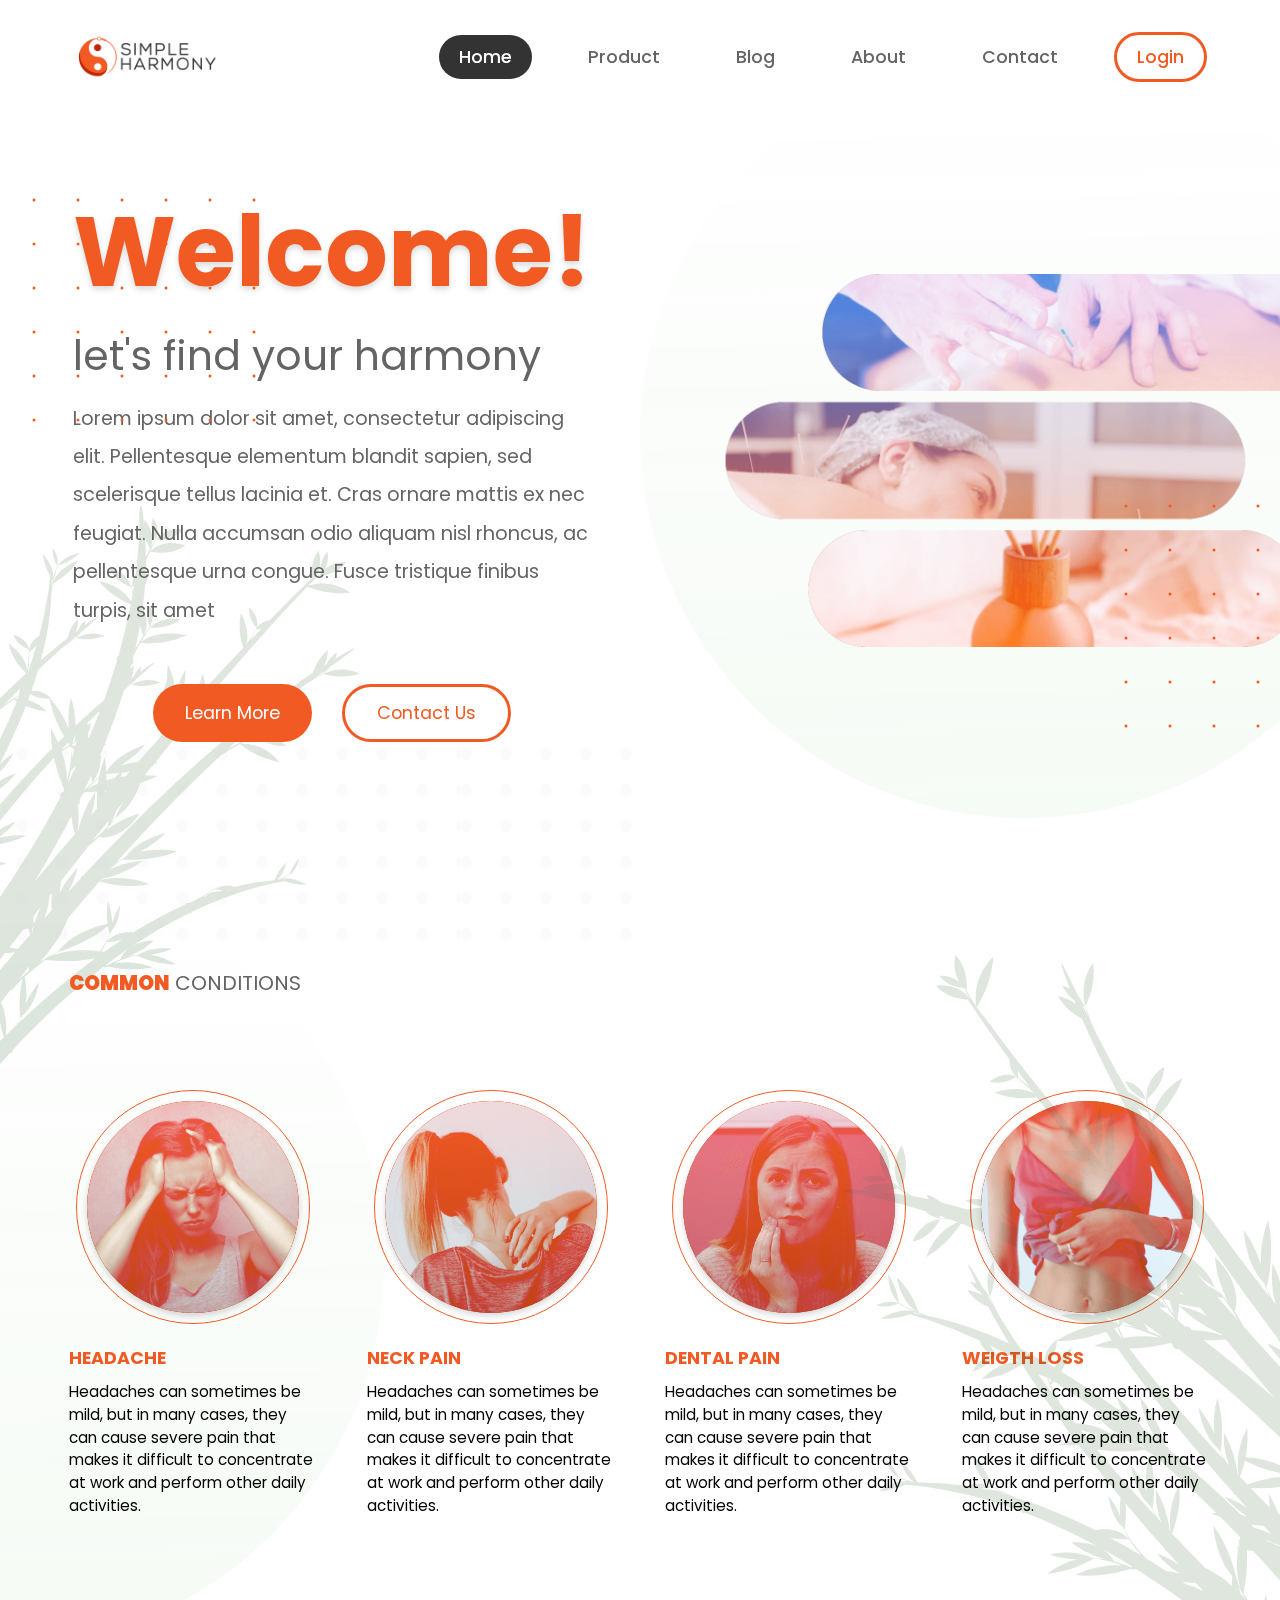
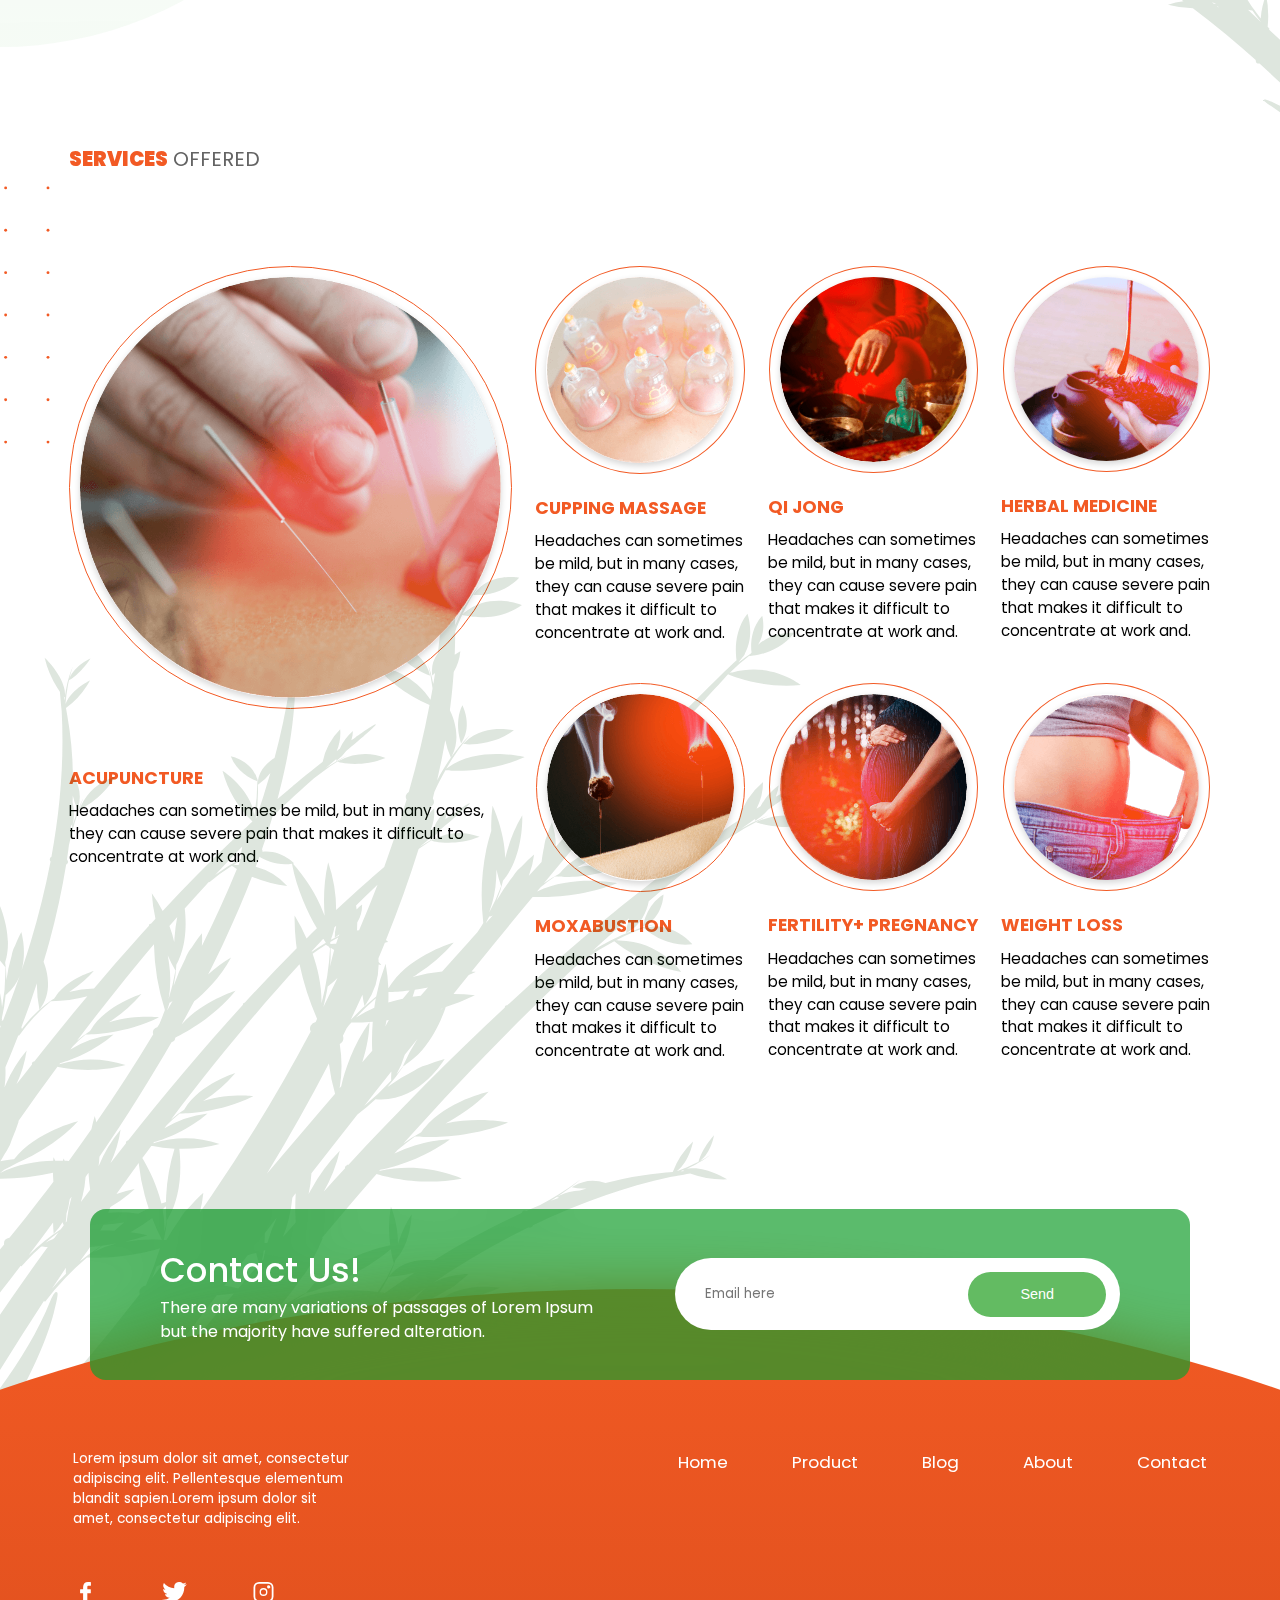
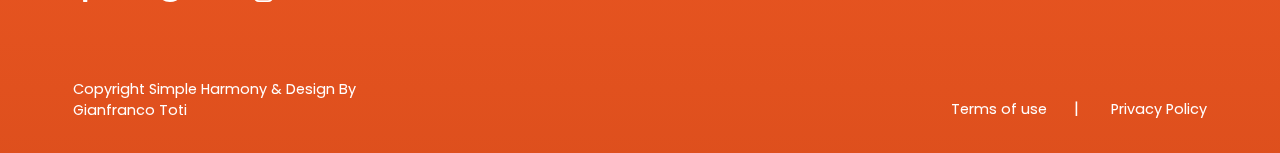
==== commit 22d03be5: "Adding arrows and bamboo footer" ====
--- a/index.html
+++ b/index.html
@@ -263,12 +263,12 @@
 
     </div>
   </main>
-  <a href="#home" class="scroll-top">
+  <button class="scroll-top">
     <svg>
       <use xlink:href="images/sprite.svg#chevron"></use>
     </svg>
-  </a>
-  <!-- <div class="home__bamboo home__bamboo--footer"></div>   -->
+  </button>
+  <div class="home__footer-bamboo"></div>
   <footer class="footer">
     <div class="subscribe">
       <article class="subscribe__article">
@@ -336,8 +336,6 @@
       </ul>
     </div>
   </footer>
-  <script>
-    
-  </script>
+  <script src="js/main.js"></script>  
 </body>
 </html>--- a/css/main.css
+++ b/css/main.css
@@ -1,4 +1,16 @@
+@charset "UTF-8";
 /*VENDORS*/
+/**
+ * Swiper 6.5.8
+ * Most modern mobile touch slider and framework with hardware accelerated transitions
+ * https://swiperjs.com
+ *
+ * Copyright 2014-2021 Vladimir Kharlampidi
+ *
+ * Released under the MIT License
+ *
+ * Released on: April 23, 2021
+ */
 @import url("https://fonts.googleapis.com/css2?family=Poppins:wght@400;500;700;900&display=swap");
 @font-face {
   font-family: "swiper-icons";
@@ -57,6 +69,7 @@
 .swiper-container-pointer-events {
   touch-action: pan-y;
 }
+
 .swiper-container-pointer-events.swiper-container-vertical {
   touch-action: pan-x;
 }
@@ -78,6 +91,7 @@
 .swiper-container-autoheight .swiper-slide {
   height: auto;
 }
+
 .swiper-container-autoheight .swiper-wrapper {
   align-items: flex-start;
   transition-property: transform, height;
@@ -87,6 +101,7 @@
 .swiper-container-3d {
   perspective: 1200px;
 }
+
 .swiper-container-3d .swiper-wrapper,
 .swiper-container-3d .swiper-slide,
 .swiper-container-3d .swiper-slide-shadow-left,
@@ -96,6 +111,7 @@
 .swiper-container-3d .swiper-cube-shadow {
   transform-style: preserve-3d;
 }
+
 .swiper-container-3d .swiper-slide-shadow-left,
 .swiper-container-3d .swiper-slide-shadow-right,
 .swiper-container-3d .swiper-slide-shadow-top,
@@ -108,15 +124,19 @@
   pointer-events: none;
   z-index: 10;
 }
+
 .swiper-container-3d .swiper-slide-shadow-left {
   background-image: linear-gradient(to left, rgba(0, 0, 0, 0.5), rgba(0, 0, 0, 0));
 }
+
 .swiper-container-3d .swiper-slide-shadow-right {
   background-image: linear-gradient(to right, rgba(0, 0, 0, 0.5), rgba(0, 0, 0, 0));
 }
+
 .swiper-container-3d .swiper-slide-shadow-top {
   background-image: linear-gradient(to top, rgba(0, 0, 0, 0.5), rgba(0, 0, 0, 0));
 }
+
 .swiper-container-3d .swiper-slide-shadow-bottom {
   background-image: linear-gradient(to bottom, rgba(0, 0, 0, 0.5), rgba(0, 0, 0, 0));
 }
@@ -129,9 +149,11 @@
   -ms-overflow-style: none;
   /* For Internet Explorer and Edge */
 }
+
 .swiper-container-css-mode > .swiper-wrapper::-webkit-scrollbar {
   display: none;
 }
+
 .swiper-container-css-mode > .swiper-wrapper > .swiper-slide {
   scroll-snap-align: start start;
 }
@@ -142,6 +164,485 @@
 
 .swiper-container-vertical.swiper-container-css-mode > .swiper-wrapper {
   scroll-snap-type: y mandatory;
+}
+
+:root {
+  --swiper-navigation-size: 44px;
+  /*
+  --swiper-navigation-color: var(--swiper-theme-color);
+  */
+}
+
+.swiper-button-prev,
+.swiper-button-next {
+  position: absolute;
+  top: 50%;
+  width: calc(var(--swiper-navigation-size) / 44 * 27);
+  height: var(--swiper-navigation-size);
+  margin-top: calc(0px - (var(--swiper-navigation-size) / 2));
+  z-index: 10;
+  cursor: pointer;
+  display: flex;
+  align-items: center;
+  justify-content: center;
+  color: var(--swiper-navigation-color, var(--swiper-theme-color));
+}
+
+.swiper-button-prev.swiper-button-disabled,
+.swiper-button-next.swiper-button-disabled {
+  opacity: 0.35;
+  cursor: auto;
+  pointer-events: none;
+}
+
+.swiper-button-prev:after,
+.swiper-button-next:after {
+  font-family: swiper-icons;
+  font-size: var(--swiper-navigation-size);
+  text-transform: none !important;
+  letter-spacing: 0;
+  text-transform: none;
+  font-variant: initial;
+  line-height: 1;
+}
+
+.swiper-button-prev,
+.swiper-container-rtl .swiper-button-next {
+  left: 10px;
+  right: auto;
+}
+
+.swiper-button-prev:after,
+.swiper-container-rtl .swiper-button-next:after {
+  content: "prev";
+}
+
+.swiper-button-next,
+.swiper-container-rtl .swiper-button-prev {
+  right: 10px;
+  left: auto;
+}
+
+.swiper-button-next:after,
+.swiper-container-rtl .swiper-button-prev:after {
+  content: "next";
+}
+
+.swiper-button-prev.swiper-button-white,
+.swiper-button-next.swiper-button-white {
+  --swiper-navigation-color: #ffffff;
+}
+
+.swiper-button-prev.swiper-button-black,
+.swiper-button-next.swiper-button-black {
+  --swiper-navigation-color: #000000;
+}
+
+.swiper-button-lock {
+  display: none;
+}
+
+:root {
+  /*
+  --swiper-pagination-color: var(--swiper-theme-color);
+  */
+}
+
+.swiper-pagination {
+  position: absolute;
+  text-align: center;
+  transition: 300ms opacity;
+  transform: translate3d(0, 0, 0);
+  z-index: 10;
+}
+
+.swiper-pagination.swiper-pagination-hidden {
+  opacity: 0;
+}
+
+/* Common Styles */
+.swiper-pagination-fraction,
+.swiper-pagination-custom,
+.swiper-container-horizontal > .swiper-pagination-bullets {
+  bottom: 10px;
+  left: 0;
+  width: 100%;
+}
+
+/* Bullets */
+.swiper-pagination-bullets-dynamic {
+  overflow: hidden;
+  font-size: 0;
+}
+
+.swiper-pagination-bullets-dynamic .swiper-pagination-bullet {
+  transform: scale(0.33);
+  position: relative;
+}
+
+.swiper-pagination-bullets-dynamic .swiper-pagination-bullet-active {
+  transform: scale(1);
+}
+
+.swiper-pagination-bullets-dynamic .swiper-pagination-bullet-active-main {
+  transform: scale(1);
+}
+
+.swiper-pagination-bullets-dynamic .swiper-pagination-bullet-active-prev {
+  transform: scale(0.66);
+}
+
+.swiper-pagination-bullets-dynamic .swiper-pagination-bullet-active-prev-prev {
+  transform: scale(0.33);
+}
+
+.swiper-pagination-bullets-dynamic .swiper-pagination-bullet-active-next {
+  transform: scale(0.66);
+}
+
+.swiper-pagination-bullets-dynamic .swiper-pagination-bullet-active-next-next {
+  transform: scale(0.33);
+}
+
+.swiper-pagination-bullet {
+  width: 8px;
+  height: 8px;
+  display: inline-block;
+  border-radius: 50%;
+  background: #000;
+  opacity: 0.2;
+}
+
+button.swiper-pagination-bullet {
+  border: none;
+  margin: 0;
+  padding: 0;
+  box-shadow: none;
+  -webkit-appearance: none;
+  appearance: none;
+}
+
+.swiper-pagination-clickable .swiper-pagination-bullet {
+  cursor: pointer;
+}
+
+.swiper-pagination-bullet-active {
+  opacity: 1;
+  background: var(--swiper-pagination-color, var(--swiper-theme-color));
+}
+
+.swiper-container-vertical > .swiper-pagination-bullets {
+  right: 10px;
+  top: 50%;
+  transform: translate3d(0px, -50%, 0);
+}
+
+.swiper-container-vertical > .swiper-pagination-bullets .swiper-pagination-bullet {
+  margin: 6px 0;
+  display: block;
+}
+
+.swiper-container-vertical > .swiper-pagination-bullets.swiper-pagination-bullets-dynamic {
+  top: 50%;
+  transform: translateY(-50%);
+  width: 8px;
+}
+
+.swiper-container-vertical > .swiper-pagination-bullets.swiper-pagination-bullets-dynamic .swiper-pagination-bullet {
+  display: inline-block;
+  transition: 200ms transform, 200ms top;
+}
+
+.swiper-container-horizontal > .swiper-pagination-bullets .swiper-pagination-bullet {
+  margin: 0 4px;
+}
+
+.swiper-container-horizontal > .swiper-pagination-bullets.swiper-pagination-bullets-dynamic {
+  left: 50%;
+  transform: translateX(-50%);
+  white-space: nowrap;
+}
+
+.swiper-container-horizontal > .swiper-pagination-bullets.swiper-pagination-bullets-dynamic .swiper-pagination-bullet {
+  transition: 200ms transform, 200ms left;
+}
+
+.swiper-container-horizontal.swiper-container-rtl > .swiper-pagination-bullets-dynamic .swiper-pagination-bullet {
+  transition: 200ms transform, 200ms right;
+}
+
+/* Progress */
+.swiper-pagination-progressbar {
+  background: rgba(0, 0, 0, 0.25);
+  position: absolute;
+}
+
+.swiper-pagination-progressbar .swiper-pagination-progressbar-fill {
+  background: var(--swiper-pagination-color, var(--swiper-theme-color));
+  position: absolute;
+  left: 0;
+  top: 0;
+  width: 100%;
+  height: 100%;
+  transform: scale(0);
+  transform-origin: left top;
+}
+
+.swiper-container-rtl .swiper-pagination-progressbar .swiper-pagination-progressbar-fill {
+  transform-origin: right top;
+}
+
+.swiper-container-horizontal > .swiper-pagination-progressbar,
+.swiper-container-vertical > .swiper-pagination-progressbar.swiper-pagination-progressbar-opposite {
+  width: 100%;
+  height: 4px;
+  left: 0;
+  top: 0;
+}
+
+.swiper-container-vertical > .swiper-pagination-progressbar,
+.swiper-container-horizontal > .swiper-pagination-progressbar.swiper-pagination-progressbar-opposite {
+  width: 4px;
+  height: 100%;
+  left: 0;
+  top: 0;
+}
+
+.swiper-pagination-white {
+  --swiper-pagination-color: #ffffff;
+}
+
+.swiper-pagination-black {
+  --swiper-pagination-color: #000000;
+}
+
+.swiper-pagination-lock {
+  display: none;
+}
+
+/* Scrollbar */
+.swiper-scrollbar {
+  border-radius: 10px;
+  position: relative;
+  -ms-touch-action: none;
+  background: rgba(0, 0, 0, 0.1);
+}
+
+.swiper-container-horizontal > .swiper-scrollbar {
+  position: absolute;
+  left: 1%;
+  bottom: 3px;
+  z-index: 50;
+  height: 5px;
+  width: 98%;
+}
+
+.swiper-container-vertical > .swiper-scrollbar {
+  position: absolute;
+  right: 3px;
+  top: 1%;
+  z-index: 50;
+  width: 5px;
+  height: 98%;
+}
+
+.swiper-scrollbar-drag {
+  height: 100%;
+  width: 100%;
+  position: relative;
+  background: rgba(0, 0, 0, 0.5);
+  border-radius: 10px;
+  left: 0;
+  top: 0;
+}
+
+.swiper-scrollbar-cursor-drag {
+  cursor: move;
+}
+
+.swiper-scrollbar-lock {
+  display: none;
+}
+
+.swiper-zoom-container {
+  width: 100%;
+  height: 100%;
+  display: flex;
+  justify-content: center;
+  align-items: center;
+  text-align: center;
+}
+
+.swiper-zoom-container > img,
+.swiper-zoom-container > svg,
+.swiper-zoom-container > canvas {
+  max-width: 100%;
+  max-height: 100%;
+  object-fit: contain;
+}
+
+.swiper-slide-zoomed {
+  cursor: move;
+}
+
+/* Preloader */
+:root {
+  /*
+  --swiper-preloader-color: var(--swiper-theme-color);
+  */
+}
+
+.swiper-lazy-preloader {
+  width: 42px;
+  height: 42px;
+  position: absolute;
+  left: 50%;
+  top: 50%;
+  margin-left: -21px;
+  margin-top: -21px;
+  z-index: 10;
+  transform-origin: 50%;
+  animation: swiper-preloader-spin 1s infinite linear;
+  box-sizing: border-box;
+  border: 4px solid var(--swiper-preloader-color, var(--swiper-theme-color));
+  border-radius: 50%;
+  border-top-color: transparent;
+}
+
+.swiper-lazy-preloader-white {
+  --swiper-preloader-color: #fff;
+}
+
+.swiper-lazy-preloader-black {
+  --swiper-preloader-color: #000;
+}
+
+@keyframes swiper-preloader-spin {
+  100% {
+    transform: rotate(360deg);
+  }
+}
+/* a11y */
+.swiper-container .swiper-notification {
+  position: absolute;
+  left: 0;
+  top: 0;
+  pointer-events: none;
+  opacity: 0;
+  z-index: -1000;
+}
+
+.swiper-container-fade.swiper-container-free-mode .swiper-slide {
+  transition-timing-function: ease-out;
+}
+
+.swiper-container-fade .swiper-slide {
+  pointer-events: none;
+  transition-property: opacity;
+}
+
+.swiper-container-fade .swiper-slide .swiper-slide {
+  pointer-events: none;
+}
+
+.swiper-container-fade .swiper-slide-active,
+.swiper-container-fade .swiper-slide-active .swiper-slide-active {
+  pointer-events: auto;
+}
+
+.swiper-container-cube {
+  overflow: visible;
+}
+
+.swiper-container-cube .swiper-slide {
+  pointer-events: none;
+  -webkit-backface-visibility: hidden;
+  backface-visibility: hidden;
+  z-index: 1;
+  visibility: hidden;
+  transform-origin: 0 0;
+  width: 100%;
+  height: 100%;
+}
+
+.swiper-container-cube .swiper-slide .swiper-slide {
+  pointer-events: none;
+}
+
+.swiper-container-cube.swiper-container-rtl .swiper-slide {
+  transform-origin: 100% 0;
+}
+
+.swiper-container-cube .swiper-slide-active,
+.swiper-container-cube .swiper-slide-active .swiper-slide-active {
+  pointer-events: auto;
+}
+
+.swiper-container-cube .swiper-slide-active,
+.swiper-container-cube .swiper-slide-next,
+.swiper-container-cube .swiper-slide-prev,
+.swiper-container-cube .swiper-slide-next + .swiper-slide {
+  pointer-events: auto;
+  visibility: visible;
+}
+
+.swiper-container-cube .swiper-slide-shadow-top,
+.swiper-container-cube .swiper-slide-shadow-bottom,
+.swiper-container-cube .swiper-slide-shadow-left,
+.swiper-container-cube .swiper-slide-shadow-right {
+  z-index: 0;
+  -webkit-backface-visibility: hidden;
+  backface-visibility: hidden;
+}
+
+.swiper-container-cube .swiper-cube-shadow {
+  position: absolute;
+  left: 0;
+  bottom: 0px;
+  width: 100%;
+  height: 100%;
+  opacity: 0.6;
+  z-index: 0;
+}
+
+.swiper-container-cube .swiper-cube-shadow:before {
+  content: "";
+  background: #000;
+  position: absolute;
+  left: 0;
+  top: 0;
+  bottom: 0;
+  right: 0;
+  filter: blur(50px);
+}
+
+.swiper-container-flip {
+  overflow: visible;
+}
+
+.swiper-container-flip .swiper-slide {
+  pointer-events: none;
+  -webkit-backface-visibility: hidden;
+  backface-visibility: hidden;
+  z-index: 1;
+}
+
+.swiper-container-flip .swiper-slide .swiper-slide {
+  pointer-events: none;
+}
+
+.swiper-container-flip .swiper-slide-active,
+.swiper-container-flip .swiper-slide-active .swiper-slide-active {
+  pointer-events: auto;
+}
+
+.swiper-container-flip .swiper-slide-shadow-top,
+.swiper-container-flip .swiper-slide-shadow-bottom,
+.swiper-container-flip .swiper-slide-shadow-left,
+.swiper-container-flip .swiper-slide-shadow-right {
+  z-index: 0;
+  -webkit-backface-visibility: hidden;
+  backface-visibility: hidden;
 }
 
 /*ABSTRACTS*/
@@ -522,24 +1023,30 @@
 }
 
 .scroll-top {
-  z-index: 100;
-  position: fixed;
-  width: 2rem;
-  height: 2rem;
   display: flex;
   align-items: center;
   justify-content: center;
+  z-index: 100;
+  position: fixed;
+  right: 1.5rem;
+  bottom: 5rem;
+  width: 2rem;
+  height: 2rem;
   padding: 0.5rem;
   border-radius: 50%;
   border: 1px solid #707070;
-  bottom: 5rem;
-  right: 1.5rem;
   background: #fff;
-}
-@media (min-width: 74.9375em) {
-  .scroll-top {
-    display: none;
-  }
+  cursor: pointer;
+  opacity: 0;
+  transform: translateY(100px);
+  transition: all 0.5s ease;
+}
+.scroll-top.showBtn {
+  opacity: 1;
+  transform: translateY(0);
+}
+.scroll-top:focus {
+  outline: none;
 }
 .scroll-top svg {
   width: 1.5rem;
@@ -606,8 +1113,9 @@
 
 .swiper-container {
   width: 100%;
-  padding: 1rem 0.25rem;
+  padding: 1rem 0.25rem 3rem;
   margin-bottom: 5rem;
+  display: flex;
 }
 .swiper-slide {
   background: #fff;
@@ -623,15 +1131,40 @@
     width: 100%;
   }
 }
-@media (min-width: 74.9375em) {
-  .swiper-slide {
-    width: 30%;
-  }
-}
 @media (min-width: 99.9375em) {
   .swiper-slide {
     width: 100%;
   }
+}
+.swiper-pagination {
+  margin-top: 5rem;
+}
+.swiper-pagination-bullet-active {
+  background: #F25A24;
+}
+.swiper-button-next {
+  top: 95%;
+  color: #F25A24;
+  width: 2rem;
+  height: 2rem;
+}
+.swiper-button-next:focus {
+  outline: none;
+}
+.swiper-button-next:after {
+  content: "→";
+}
+.swiper-button-prev {
+  top: 95%;
+  color: #F25A24;
+  width: 2rem;
+  height: 2rem;
+}
+.swiper-button-prev:focus {
+  outline: none;
+}
+.swiper-button-prev:after {
+  content: "←";
 }
 
 /*LAYOUT*/
@@ -1241,8 +1774,8 @@
   position: relative;
   overflow-x: hidden;
   /*HEADER CIRCLE*/
-  /*FOOTER BAMBOO*/
   /*HEADER BAMBOO*/
+  /* FOOTER BAMBOO */
 }
 .home:before {
   content: "";
@@ -1538,4 +2071,20 @@
     grid-column: 1/span 2;
     grid-row: 1/span 2;
   }
+}
+.home__footer-bamboo {
+  bottom: 0;
+  position: absolute;
+  width: 100%;
+  height: 1500px;
+  background-image: url(../images/bamboo.svg);
+  background-size: 110%;
+  background-position: 300% 40%;
+  background-repeat: no-repeat;
+  display: none;
+}
+@media (min-width: 74.9375em) {
+  .home__footer-bamboo {
+    display: block;
+  }
 }